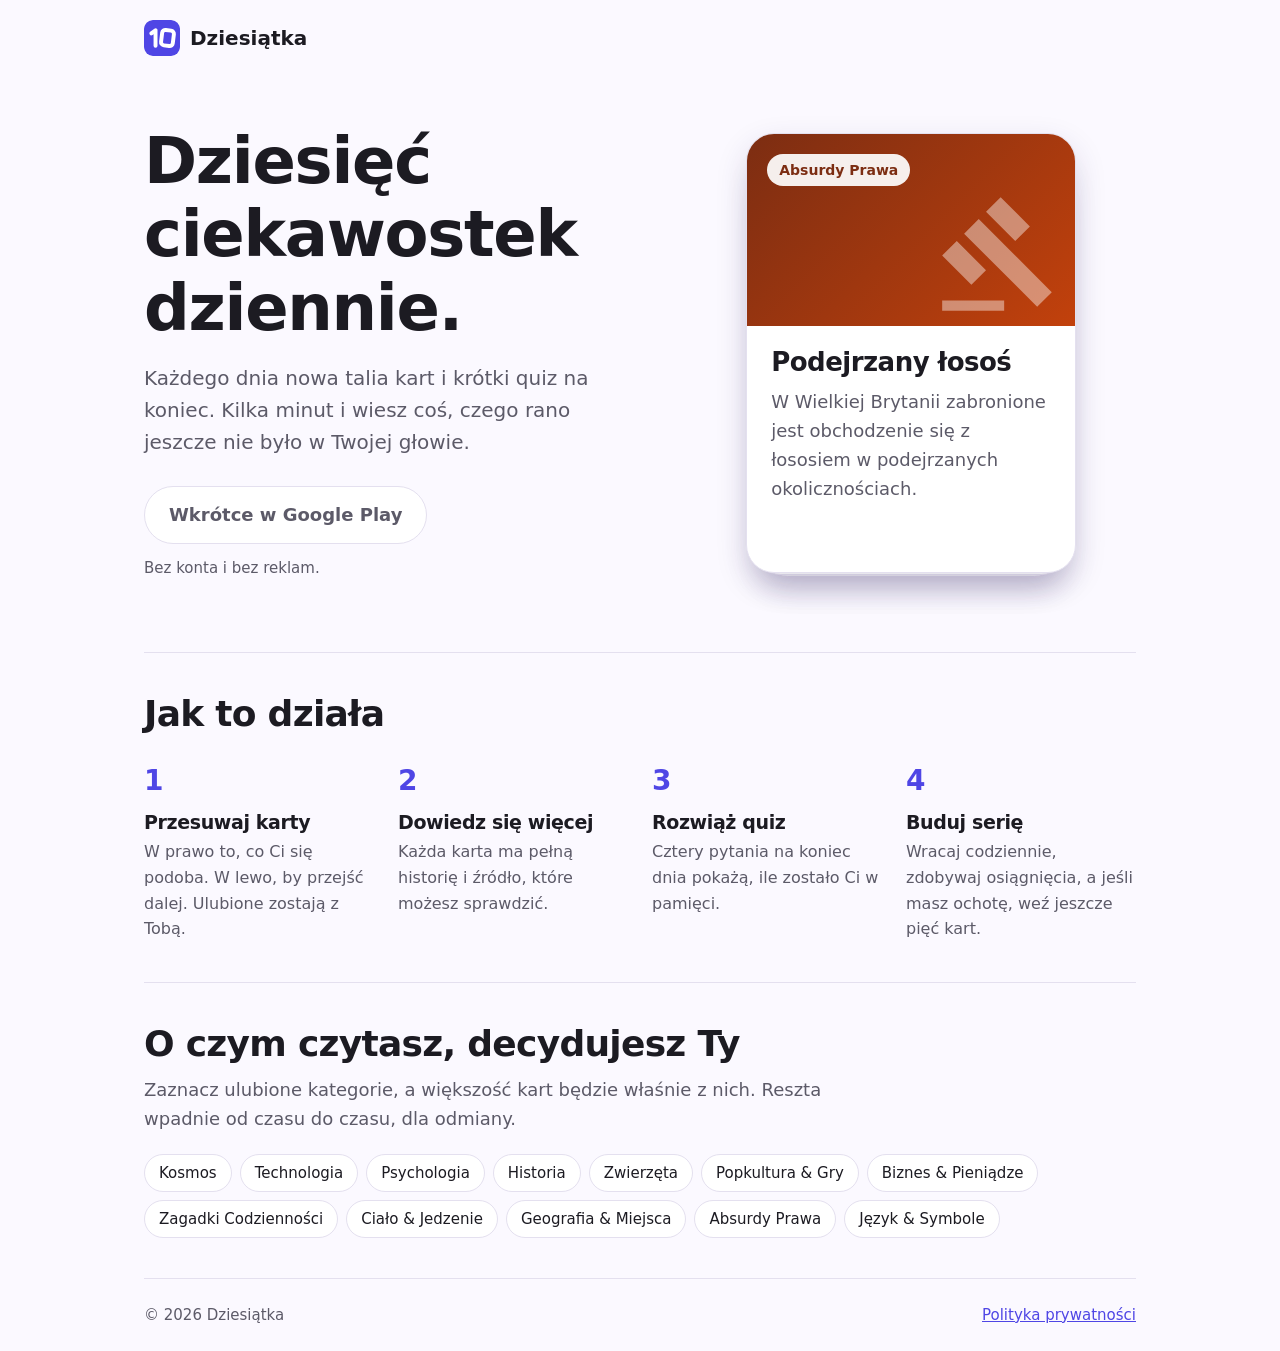
==== website/index.html @ a1f31089 "fix: cala ikona na karcie na stronie Co-Authored-By: Claude Opus 5.5 <noreply@anthropic.com>" ====
<!doctype html>
<html lang="pl">
<head>
  <meta charset="utf-8">
  <meta name="viewport" content="width=device-width, initial-scale=1">
  <title>Dziesiątka: dziesięć ciekawostek dziennie</title>
  <meta name="description" content="Dziesiątka to codzienna talia dziesięciu ciekawostek z krótkim quizem. Kilka minut dziennie, bez konta i bez reklam.">
  <meta property="og:title" content="Dziesiątka: dziesięć ciekawostek dziennie">
  <meta property="og:description" content="Kilka minut dziennie, bez konta i bez reklam.">
  <meta property="og:type" content="website">
  <link rel="icon" href="logo.svg" type="image/svg+xml">
  <link rel="stylesheet" href="style.css">
</head>
<body>
  <header class="site-header">
    <a class="brand" href="./">
      <img src="logo.svg" alt="" width="36" height="36">
      <span>Dziesiątka</span>
    </a>
  </header>

  <main>
    <section class="hero">
      <div class="hero-text">
        <h1>Dziesięć ciekawostek dziennie.</h1>
        <p class="lead">Każdego dnia nowa talia kart i krótki quiz na koniec. Kilka minut i wiesz coś, czego rano jeszcze nie było w Twojej głowie.</p>
        <!-- Po premierze zamień ten element na:
             <a class="store" href="ADRES_W_SKLEPIE_PLAY">Pobierz z Google Play</a> -->
        <span class="store is-soon">Wkrótce w Google Play</span>
        <p class="note">Bez konta i bez reklam.</p>
      </div>

      <div class="deck" aria-hidden="true">
        <article class="card card-back"></article>
        <article class="card card-middle"></article>
        <article class="card card-front">
          <div class="card-art">
            <span class="badge">Absurdy Prawa</span>
            <svg class="card-icon" viewBox="0 0 24 24" width="124" height="124">
              <path fill="currentColor" d="M1 21h12v2H1zM5.245 8.07l2.83-2.827 14.14 14.142-2.828 2.828zM12.317 1l5.657 5.656-2.83 2.83-5.654-5.66zM3.825 9.485l5.657 5.657-2.828 2.828-5.657-5.657z"/>
            </svg>
          </div>
          <div class="card-body">
            <h2>Podejrzany łosoś</h2>
            <p>W Wielkiej Brytanii zabronione jest obchodzenie się z łososiem w podejrzanych okolicznościach.</p>
          </div>
        </article>
      </div>
    </section>

    <section class="features">
      <h2>Jak to działa</h2>
      <ol class="steps">
        <li>
          <h3>Przesuwaj karty</h3>
          <p>W prawo to, co Ci się podoba. W lewo, by przejść dalej. Ulubione zostają z Tobą.</p>
        </li>
        <li>
          <h3>Dowiedz się więcej</h3>
          <p>Każda karta ma pełną historię i źródło, które możesz sprawdzić.</p>
        </li>
        <li>
          <h3>Rozwiąż quiz</h3>
          <p>Cztery pytania na koniec dnia pokażą, ile zostało Ci w pamięci.</p>
        </li>
        <li>
          <h3>Buduj serię</h3>
          <p>Wracaj codziennie, zdobywaj osiągnięcia, a jeśli masz ochotę, weź jeszcze pięć kart.</p>
        </li>
      </ol>
    </section>

    <section class="topics">
      <h2>O czym czytasz, decydujesz Ty</h2>
      <p>Zaznacz ulubione kategorie, a większość kart będzie właśnie z nich. Reszta wpadnie od czasu do czasu, dla odmiany.</p>
      <ul class="chips">
        <li>Kosmos</li>
        <li>Technologia</li>
        <li>Psychologia</li>
        <li>Historia</li>
        <li>Zwierzęta</li>
        <li>Popkultura &amp; Gry</li>
        <li>Biznes &amp; Pieniądze</li>
        <li>Zagadki Codzienności</li>
        <li>Ciało &amp; Jedzenie</li>
        <li>Geografia &amp; Miejsca</li>
        <li>Absurdy Prawa</li>
        <li>Język &amp; Symbole</li>
      </ul>
    </section>
  </main>

  <footer class="site-footer">
    <!-- Znak © prowadzi do panelu administratora. Dostępu pilnuje logowanie. -->
    <span><a class="quiet" href="panel/" rel="nofollow">©</a> 2026 Dziesiątka</span>
    <a href="privacy.html">Polityka prywatności</a>
  </footer>
</body>
</html>
---- website/style.css ----
:root {
  --brand: #4f46e5;
  --brand-strong: #3730a3;
  --background: #fbf9ff;
  --surface: #ffffff;
  --text: #1c1b22;
  --muted: #5c5a68;
  --border: #e4e0ef;
  --shadow: 0 12px 32px rgb(40 30 90 / 14%);
  --art: linear-gradient(135deg, #7c2d12, #c2410c);
}

@media (prefers-color-scheme: dark) {
  :root {
    --brand: #a5b4fc;
    --brand-strong: #c7d2fe;
    --background: #14151c;
    --surface: #1f2029;
    --text: #f1f0f6;
    --muted: #b1afbd;
    --border: #33343f;
    --shadow: 0 12px 32px rgb(0 0 0 / 45%);
  }
}

* {
  box-sizing: border-box;
}

html {
  -webkit-text-size-adjust: 100%;
}

body {
  margin: 0;
  background: var(--background);
  color: var(--text);
  font-family: system-ui, -apple-system, "Segoe UI", Roboto, sans-serif;
  font-size: 18px;
  line-height: 1.6;
}

a {
  color: var(--brand);
}

h1,
h2,
h3 {
  line-height: 1.15;
  letter-spacing: -0.02em;
  text-wrap: balance;
}

.site-header,
main,
.site-footer {
  width: min(1040px, 100%);
  margin-inline: auto;
  padding-inline: 24px;
}

.site-header {
  padding-block: 20px;
}

.brand {
  display: inline-flex;
  align-items: center;
  gap: 10px;
  color: inherit;
  font-size: 20px;
  font-weight: 800;
  text-decoration: none;
}

.brand img {
  border-radius: 9px;
}

.hero {
  display: grid;
  grid-template-columns: 1.1fr 1fr;
  align-items: center;
  gap: 48px;
  padding-block: 40px 72px;
}

.hero h1 {
  margin: 0 0 16px;
  font-size: clamp(40px, 7vw, 64px);
  font-weight: 800;
}

.lead {
  margin: 0 0 28px;
  color: var(--muted);
  font-size: 20px;
  text-wrap: pretty;
}

.store {
  display: inline-block;
  padding: 14px 24px;
  border-radius: 999px;
  background: #4f46e5;
  color: #ffffff;
  font-weight: 700;
  text-decoration: none;
}

.store.is-soon {
  border: 1px solid var(--border);
  background: var(--surface);
  color: var(--muted);
}

.note {
  margin: 12px 0 0;
  color: var(--muted);
  font-size: 15px;
}

.deck {
  position: relative;
  width: min(330px, 100%);
  height: 440px;
  margin-inline: auto;
}

.card {
  position: absolute;
  inset: 0;
  overflow: hidden;
  border: 1px solid var(--border);
  border-radius: 28px;
  background: var(--surface);
  box-shadow: var(--shadow);
}

.card-back {
  transform: translateY(26px) scale(0.9);
}

.card-middle {
  transform: translateY(13px) scale(0.95);
}

.card-front {
  display: flex;
  flex-direction: column;
}

.card-art {
  position: relative;
  height: 44%;
  overflow: hidden;
  padding: 20px;
  background: var(--art);
}

.card-icon {
  position: absolute;
  right: 14px;
  bottom: 10px;
  color: rgb(255 255 255 / 42%);
}

.badge {
  display: inline-block;
  padding: 5px 12px;
  border-radius: 999px;
  background: rgb(255 255 255 / 92%);
  color: #7c2d12;
  font-size: 14px;
  font-weight: 700;
}

.card-body {
  padding: 22px 24px;
}

.card-body h2 {
  margin: 0 0 10px;
  font-size: 26px;
}

.card-body p {
  margin: 0;
  color: var(--muted);
}

.features,
.topics {
  padding-block: 40px;
  border-top: 1px solid var(--border);
}

.features > h2,
.topics > h2 {
  margin: 0 0 12px;
  font-size: clamp(28px, 4vw, 36px);
}

.steps {
  display: grid;
  grid-template-columns: repeat(4, 1fr);
  gap: 24px;
  margin: 24px 0 0;
  padding: 0;
  list-style: none;
  counter-reset: step;
}

.steps li {
  counter-increment: step;
}

.steps li::before {
  content: counter(step);
  display: block;
  margin-bottom: 8px;
  color: var(--brand);
  font-size: 28px;
  font-weight: 800;
}

.steps h3 {
  margin: 0 0 6px;
  font-size: 19px;
}

.steps p {
  margin: 0;
  color: var(--muted);
  font-size: 16px;
}

.topics > p {
  max-width: 62ch;
  margin: 0;
  color: var(--muted);
}

.chips {
  display: flex;
  flex-wrap: wrap;
  gap: 8px;
  margin: 20px 0 0;
  padding: 0;
  list-style: none;
}

.chips li {
  padding: 6px 14px;
  border: 1px solid var(--border);
  border-radius: 999px;
  background: var(--surface);
  font-size: 15px;
}

.document {
  max-width: 720px;
  padding-block: 16px 48px;
}

.document h1 {
  margin: 16px 0 20px;
  font-size: clamp(32px, 6vw, 44px);
}

.document h2 {
  margin: 32px 0 8px;
  font-size: 22px;
}

.document p {
  margin: 0 0 12px;
  text-wrap: pretty;
}

.site-footer {
  display: flex;
  flex-wrap: wrap;
  justify-content: space-between;
  gap: 12px;
  width: min(992px, calc(100% - 48px));
  padding: 24px 0;
  border-top: 1px solid var(--border);
  color: var(--muted);
  font-size: 15px;
}

.site-footer .quiet {
  color: inherit;
  text-decoration: none;
}

@media (max-width: 860px) {
  .hero {
    grid-template-columns: 1fr;
    gap: 40px;
    padding-block: 16px 64px;
  }

  .steps {
    grid-template-columns: repeat(2, 1fr);
  }
}

@media (max-width: 480px) {
  .site-header,
  main {
    padding-inline: 16px;
  }

  .site-footer {
    width: calc(100% - 32px);
  }

  .steps {
    grid-template-columns: 1fr;
  }
}
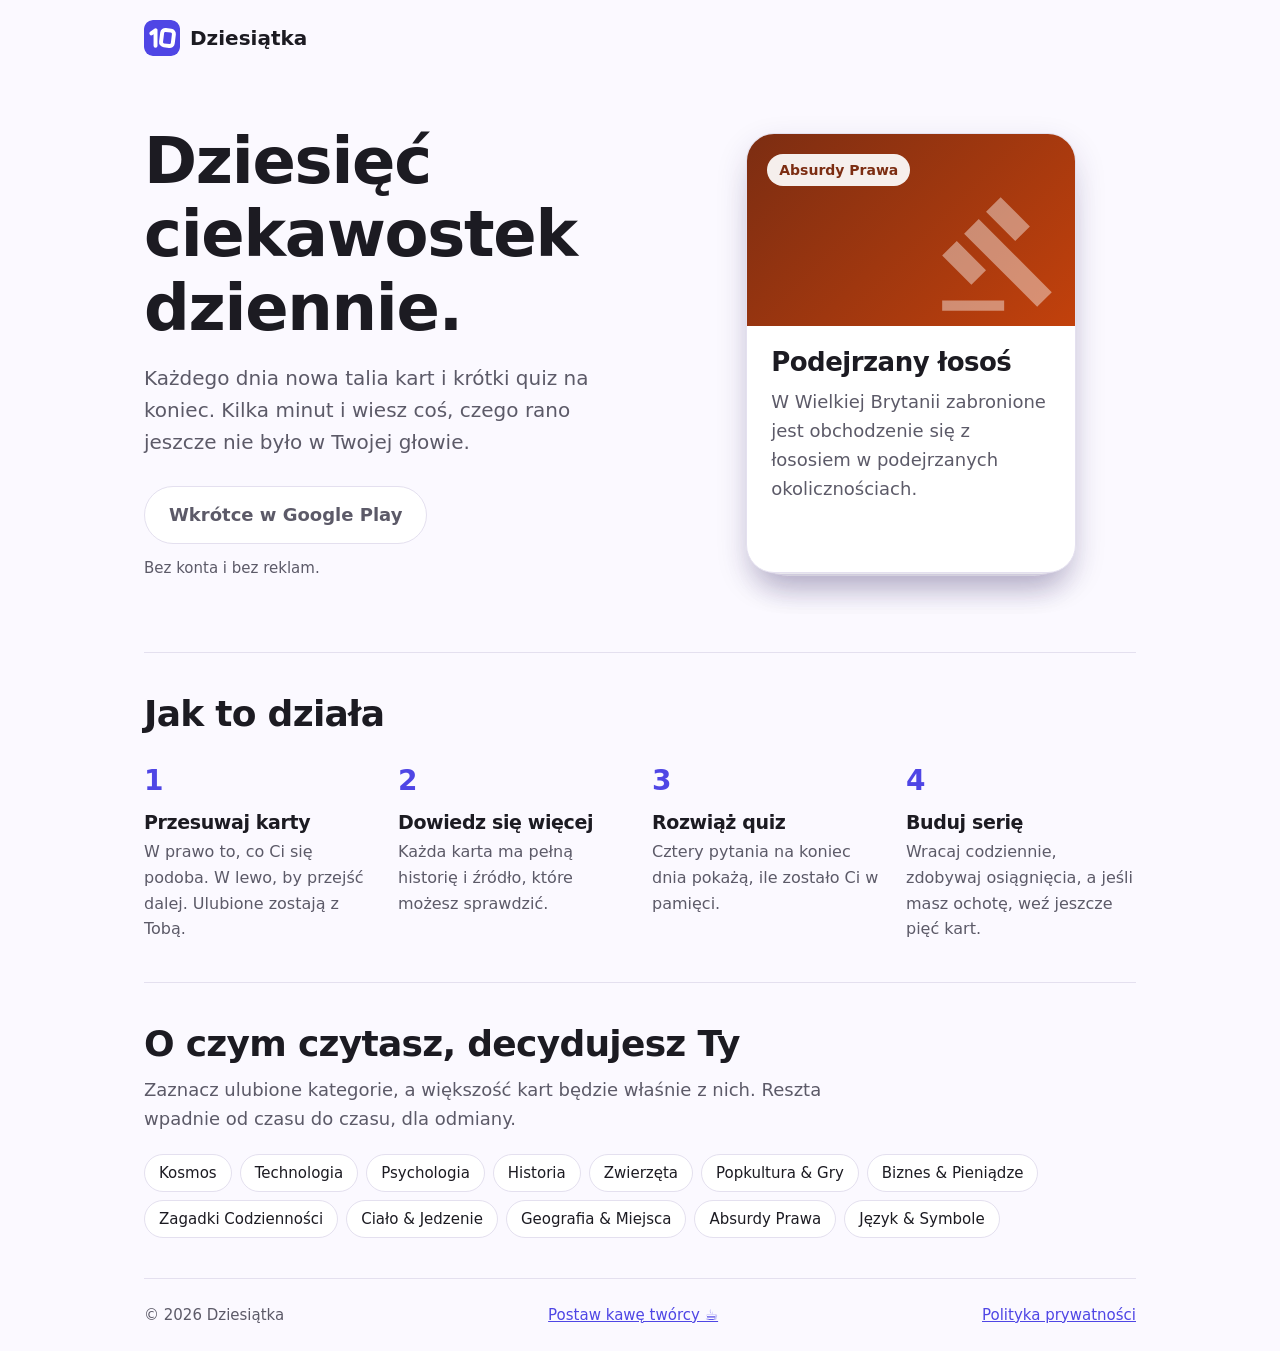
==== commit ce9b0006: "feat: link do Buycoffee w aplikacji i na stronie Co-Authored-By: Claude Opus 5.5 <noreply@anthropic." ====
--- a/website/index.html
+++ b/website/index.html
@@ -93,6 +93,7 @@
   <footer class="site-footer">
     <!-- Znak © prowadzi do panelu administratora. Dostępu pilnuje logowanie. -->
     <span><a class="quiet" href="panel/" rel="nofollow">©</a> 2026 Dziesiątka</span>
+    <a href="https://buycoffee.to/bunu" rel="noopener">Postaw kawę twórcy ☕</a>
     <a href="privacy.html">Polityka prywatności</a>
   </footer>
 </body>
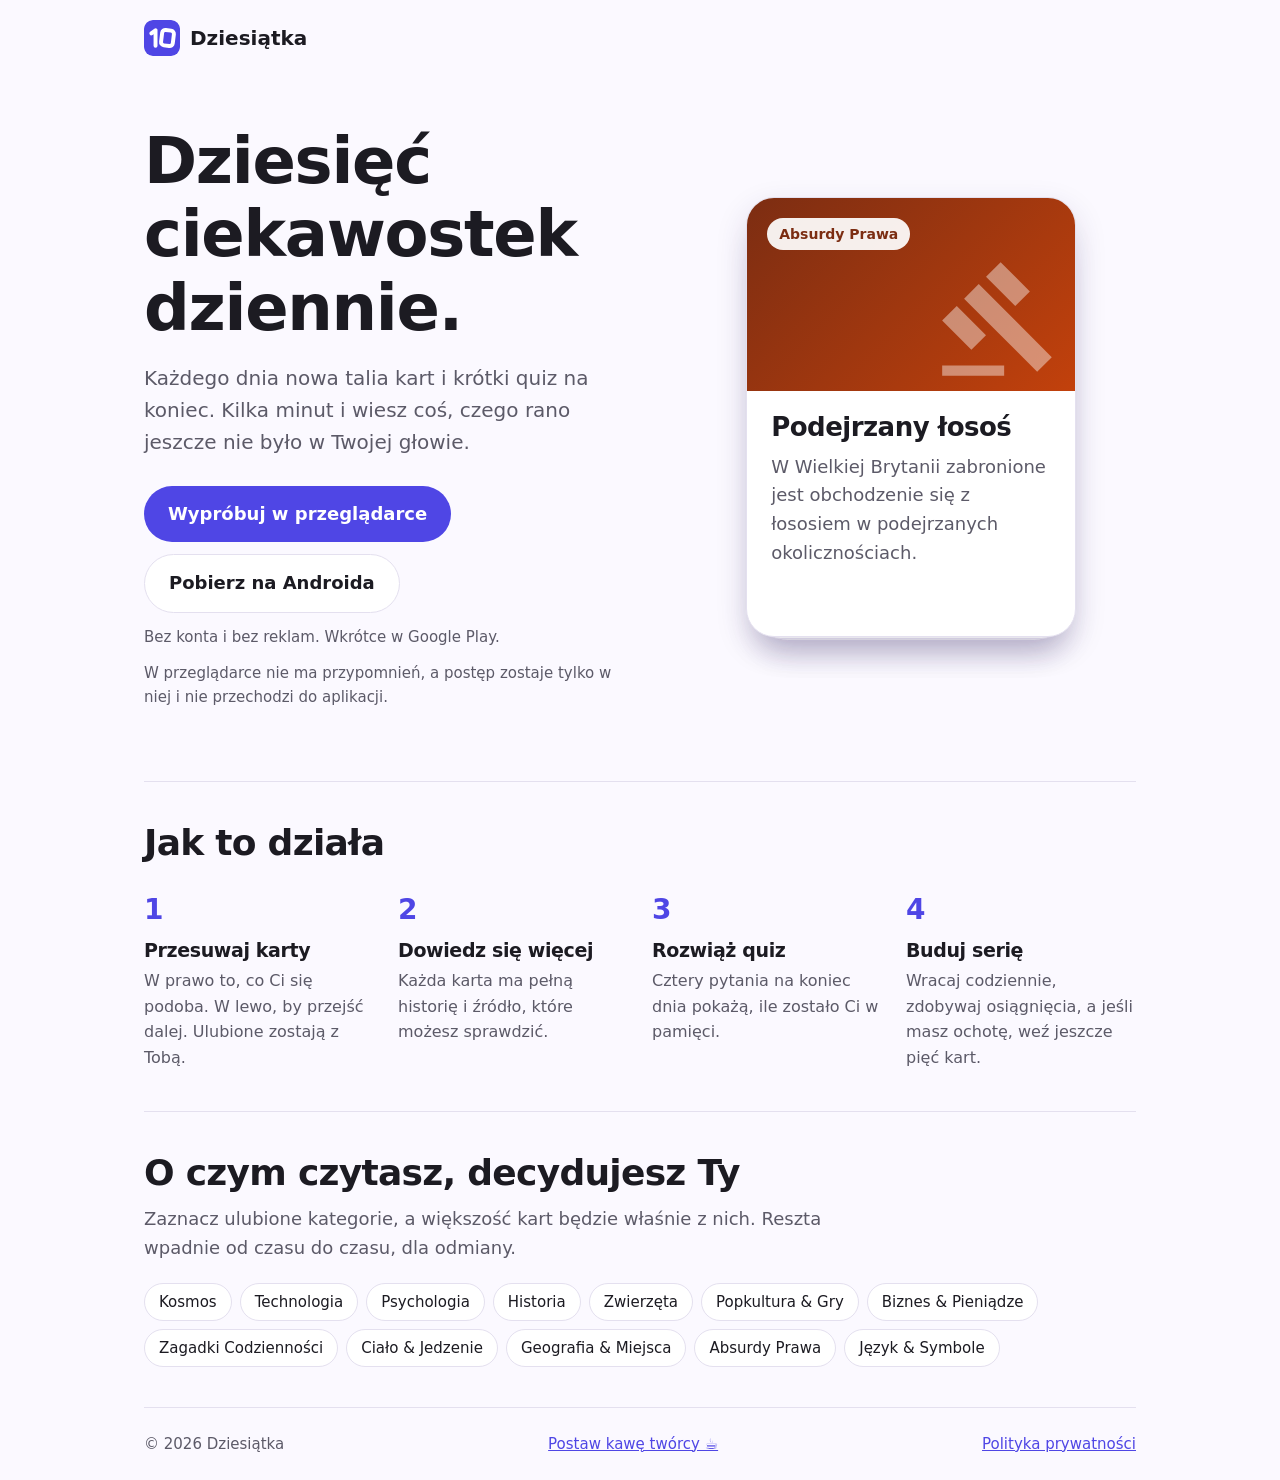
==== commit 4aac7a04: "feat: demo na stronie, zglaszanie bledow i zgoda na statystyki na Web Co-Authored-By: Claude Opus 5." ====
--- a/website/index.html
+++ b/website/index.html
@@ -8,6 +8,12 @@
   <meta property="og:title" content="Dziesiątka: dziesięć ciekawostek dziennie">
   <meta property="og:description" content="Kilka minut dziennie, bez konta i bez reklam.">
   <meta property="og:type" content="website">
+  <meta property="og:url" content="https://kurznamiotle.github.io/dziesiatka/">
+  <meta property="og:image" content="https://kurznamiotle.github.io/dziesiatka/og.png">
+  <meta property="og:image:width" content="1200">
+  <meta property="og:image:height" content="630">
+  <meta property="og:image:alt" content="Karta z ciekawostką i hasło Dziesięć ciekawostek dziennie">
+  <meta name="twitter:card" content="summary_large_image">
   <link rel="icon" href="logo.svg" type="image/svg+xml">
   <link rel="stylesheet" href="style.css">
 </head>
@@ -24,27 +30,36 @@
       <div class="hero-text">
         <h1>Dziesięć ciekawostek dziennie.</h1>
         <p class="lead">Każdego dnia nowa talia kart i krótki quiz na koniec. Kilka minut i wiesz coś, czego rano jeszcze nie było w Twojej głowie.</p>
-        <!-- Po premierze zamień ten element na:
-             <a class="store" href="ADRES_W_SKLEPIE_PLAY">Pobierz z Google Play</a> -->
-        <span class="store is-soon">Wkrótce w Google Play</span>
-        <p class="note">Bez konta i bez reklam.</p>
+        <div class="actions">
+          <!-- Na komputerze demo.js otwiera demo obok tekstu. Na telefonie link
+               prowadzi do pełnego ekranu, bo ramka blokowałaby przewijanie. -->
+          <a class="store" id="demo-start" href="app/">Wypróbuj w przeglądarce</a>
+          <!-- Po premierze zamień ten link na:
+               <a class="store is-secondary" href="ADRES_W_SKLEPIE_PLAY">Pobierz z Google Play</a> -->
+          <a class="store is-secondary" href="https://github.com/kurznamiotle/dziesiatka/releases/latest/download/dziesiatka.apk">Pobierz na Androida</a>
+        </div>
+        <p class="note">Bez konta i bez reklam. Wkrótce w Google Play.</p>
+        <p class="note">W przeglądarce nie ma przypomnień, a postęp zostaje tylko w niej i nie przechodzi do aplikacji.</p>
       </div>
 
-      <div class="deck" aria-hidden="true">
-        <article class="card card-back"></article>
-        <article class="card card-middle"></article>
-        <article class="card card-front">
-          <div class="card-art">
-            <span class="badge">Absurdy Prawa</span>
-            <svg class="card-icon" viewBox="0 0 24 24" width="124" height="124">
-              <path fill="currentColor" d="M1 21h12v2H1zM5.245 8.07l2.83-2.827 14.14 14.142-2.828 2.828zM12.317 1l5.657 5.656-2.83 2.83-5.654-5.66zM3.825 9.485l5.657 5.657-2.828 2.828-5.657-5.657z"/>
-            </svg>
-          </div>
-          <div class="card-body">
-            <h2>Podejrzany łosoś</h2>
-            <p>W Wielkiej Brytanii zabronione jest obchodzenie się z łososiem w podejrzanych okolicznościach.</p>
-          </div>
-        </article>
+      <div class="stage" id="demo-stage">
+        <div class="deck" aria-hidden="true">
+          <article class="card card-back"></article>
+          <article class="card card-middle"></article>
+          <article class="card card-front">
+            <div class="card-art">
+              <span class="badge">Absurdy Prawa</span>
+              <svg class="card-icon" viewBox="0 0 24 24" width="124" height="124">
+                <path fill="currentColor" d="M1 21h12v2H1zM5.245 8.07l2.83-2.827 14.14 14.142-2.828 2.828zM12.317 1l5.657 5.656-2.83 2.83-5.654-5.66zM3.825 9.485l5.657 5.657-2.828 2.828-5.657-5.657z"/>
+              </svg>
+            </div>
+            <div class="card-body">
+              <h2>Podejrzany łosoś</h2>
+              <p>W Wielkiej Brytanii zabronione jest obchodzenie się z łososiem w podejrzanych okolicznościach.</p>
+            </div>
+          </article>
+        </div>
+        <a class="demo-link" id="demo-full" href="app/" hidden>Otwórz na pełnym ekranie</a>
       </div>
     </section>
 
@@ -96,5 +111,6 @@
     <a href="https://buycoffee.to/bunu" rel="noopener">Postaw kawę twórcy ☕</a>
     <a href="privacy.html">Polityka prywatności</a>
   </footer>
+  <script src="demo.js"></script>
 </body>
 </html>
--- a/website/style.css
+++ b/website/style.css
@@ -99,6 +99,12 @@
   text-wrap: pretty;
 }
 
+.actions {
+  display: flex;
+  flex-wrap: wrap;
+  gap: 12px;
+}
+
 .store {
   display: inline-block;
   padding: 14px 24px;
@@ -109,15 +115,35 @@
   text-decoration: none;
 }
 
-.store.is-soon {
+.store.is-secondary {
   border: 1px solid var(--border);
   background: var(--surface);
-  color: var(--muted);
+  color: var(--text);
 }
 
 .note {
   margin: 12px 0 0;
   color: var(--muted);
+  font-size: 15px;
+}
+
+.stage {
+  display: grid;
+  justify-items: center;
+  gap: 12px;
+}
+
+.demo-frame {
+  display: block;
+  width: min(390px, 100%);
+  height: min(760px, 90vh);
+  border: 1px solid var(--border);
+  border-radius: 28px;
+  background: var(--surface);
+  box-shadow: var(--shadow);
+}
+
+.demo-link {
   font-size: 15px;
 }
 
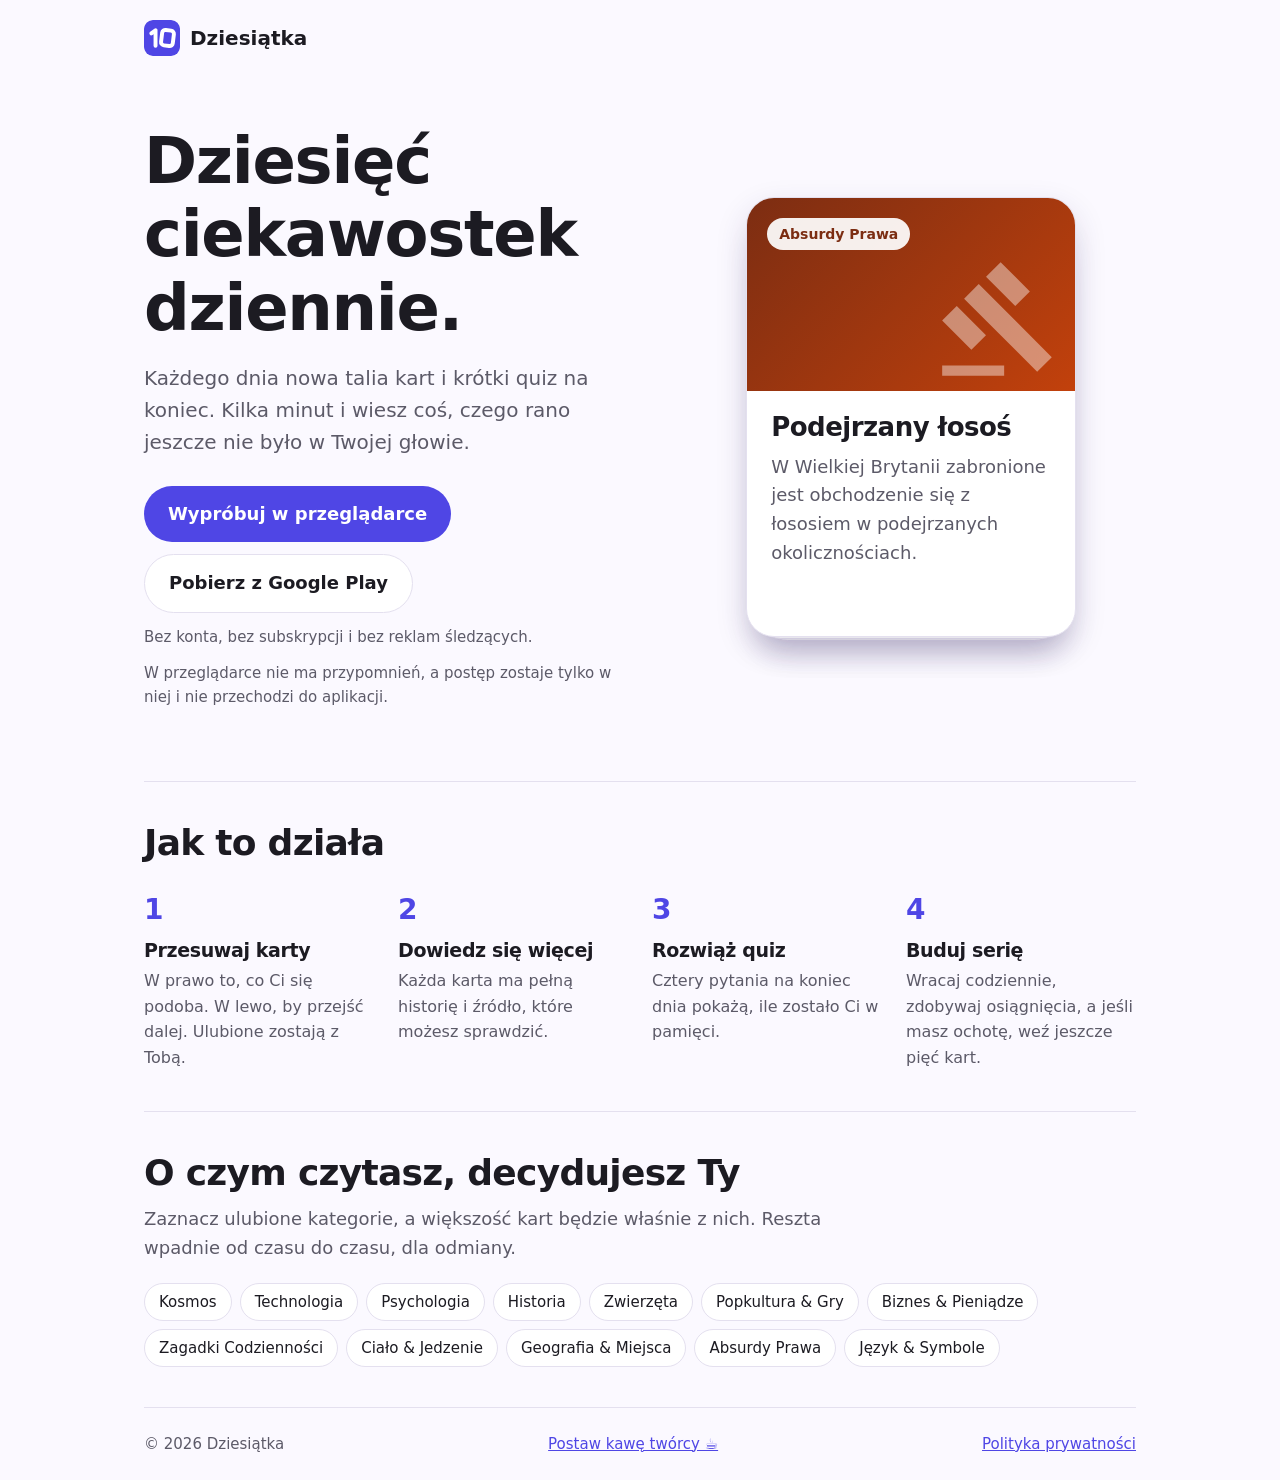
==== commit 1cda4b64: "feat: linki do Google Play zamiast APK z GitHuba Przycisk na stronie i baner w demo prowadza do skle" ====
--- a/website/index.html
+++ b/website/index.html
@@ -8,8 +8,8 @@
   <meta property="og:title" content="Dziesiątka: dziesięć ciekawostek dziennie">
   <meta property="og:description" content="Kilka minut dziennie, bez konta i bez reklam.">
   <meta property="og:type" content="website">
-  <meta property="og:url" content="https://kurznamiotle.github.io/dziesiatka/">
-  <meta property="og:image" content="https://kurznamiotle.github.io/dziesiatka/og.png">
+  <meta property="og:url" content="https://dziesiatkaapp.pl/">
+  <meta property="og:image" content="https://dziesiatkaapp.pl/og.png">
   <meta property="og:image:width" content="1200">
   <meta property="og:image:height" content="630">
   <meta property="og:image:alt" content="Karta z ciekawostką i hasło Dziesięć ciekawostek dziennie">
@@ -34,11 +34,9 @@
           <!-- Na komputerze demo.js otwiera demo obok tekstu. Na telefonie link
                prowadzi do pełnego ekranu, bo ramka blokowałaby przewijanie. -->
           <a class="store" id="demo-start" href="app/">Wypróbuj w przeglądarce</a>
-          <!-- Po premierze zamień ten link na:
-               <a class="store is-secondary" href="ADRES_W_SKLEPIE_PLAY">Pobierz z Google Play</a> -->
-          <a class="store is-secondary" href="https://github.com/kurznamiotle/dziesiatka/releases/latest/download/dziesiatka.apk">Pobierz na Androida</a>
+          <a class="store is-secondary" href="https://play.google.com/store/apps/details?id=io.github.kurznamiotle.dziesiatka&amp;utm_source=strona&amp;utm_medium=przycisk">Pobierz z Google Play</a>
         </div>
-        <p class="note">Bez konta i bez reklam. Wkrótce w Google Play.</p>
+        <p class="note">Bez konta, bez subskrypcji i bez reklam śledzących.</p>
         <p class="note">W przeglądarce nie ma przypomnień, a postęp zostaje tylko w niej i nie przechodzi do aplikacji.</p>
       </div>
 
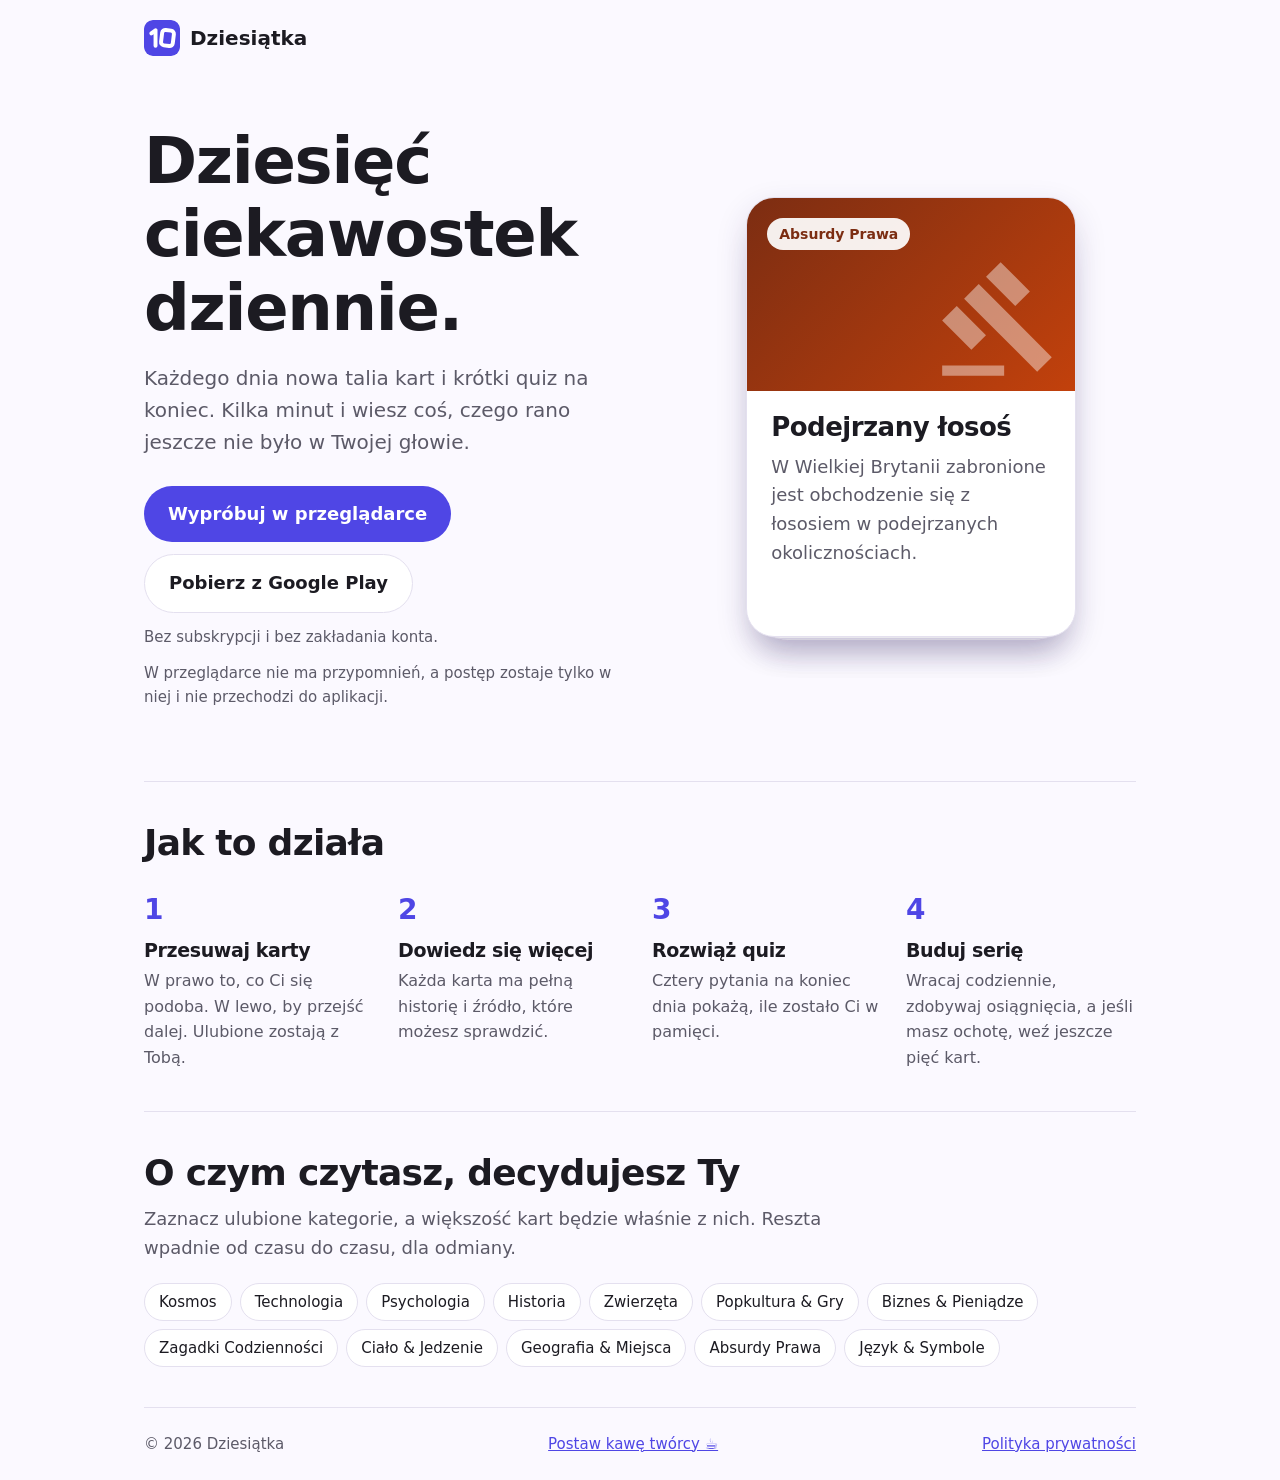
==== commit 92f5ea0f: "docs: strona bez obietnicy braku reklam śledzących Co-Authored-By: Claude Opus 5.5 <noreply@anthropi" ====
--- a/website/index.html
+++ b/website/index.html
@@ -4,9 +4,9 @@
   <meta charset="utf-8">
   <meta name="viewport" content="width=device-width, initial-scale=1">
   <title>Dziesiątka: dziesięć ciekawostek dziennie</title>
-  <meta name="description" content="Dziesiątka to codzienna talia dziesięciu ciekawostek z krótkim quizem. Kilka minut dziennie, bez konta i bez reklam.">
+  <meta name="description" content="Dziesiątka to codzienna talia dziesięciu ciekawostek z krótkim quizem. Kilka minut dziennie, bez subskrypcji i bez zakładania konta.">
   <meta property="og:title" content="Dziesiątka: dziesięć ciekawostek dziennie">
-  <meta property="og:description" content="Kilka minut dziennie, bez konta i bez reklam.">
+  <meta property="og:description" content="Kilka minut dziennie, bez subskrypcji i bez zakładania konta.">
   <meta property="og:type" content="website">
   <meta property="og:url" content="https://dziesiatkaapp.pl/">
   <meta property="og:image" content="https://dziesiatkaapp.pl/og.png">
@@ -36,7 +36,7 @@
           <a class="store" id="demo-start" href="app/">Wypróbuj w przeglądarce</a>
           <a class="store is-secondary" href="https://play.google.com/store/apps/details?id=io.github.kurznamiotle.dziesiatka&amp;utm_source=strona&amp;utm_medium=przycisk">Pobierz z Google Play</a>
         </div>
-        <p class="note">Bez konta, bez subskrypcji i bez reklam śledzących.</p>
+        <p class="note">Bez subskrypcji i bez zakładania konta.</p>
         <p class="note">W przeglądarce nie ma przypomnień, a postęp zostaje tylko w niej i nie przechodzi do aplikacji.</p>
       </div>
 
@@ -106,7 +106,7 @@
   <footer class="site-footer">
     <!-- Znak © prowadzi do panelu administratora. Dostępu pilnuje logowanie. -->
     <span><a class="quiet" href="panel/" rel="nofollow">©</a> 2026 Dziesiątka</span>
-    <a href="https://buycoffee.to/bunu" rel="noopener">Postaw kawę twórcy ☕</a>
+    <a href="https://cuplink.to/szyszka_studio" rel="noopener">Postaw kawę twórcy ☕</a>
     <a href="privacy.html">Polityka prywatności</a>
   </footer>
   <script src="demo.js"></script>
